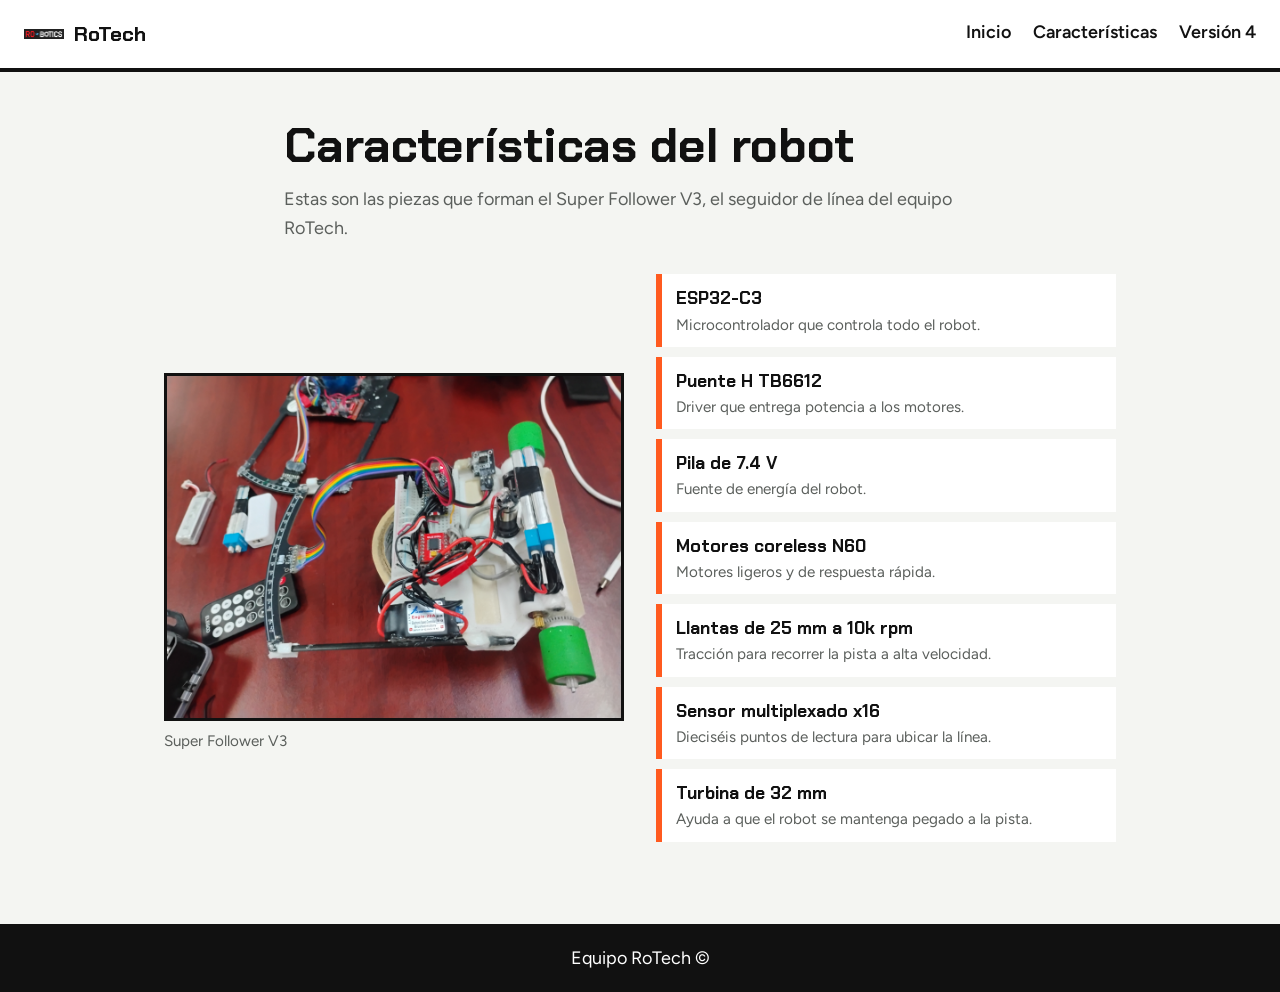
==== caracteristicas.html @ 3a18429e "Web Page V1 working" ====
<!DOCTYPE html>
<html lang="es">
<head>
  <meta charset="UTF-8">
  <meta name="viewport" content="width=device-width, initial-scale=1">
  <title>Características | Super Follower V3</title>
  <link rel="preconnect" href="https://fonts.googleapis.com">
  <link rel="preconnect" href="https://fonts.gstatic.com" crossorigin>
  <link href="https://fonts.googleapis.com/css2?family=Chakra+Petch:wght@600;700&family=Figtree:wght@400;600&display=swap" rel="stylesheet">
  <link rel="stylesheet" href="estilos.css">
</head>
<body>

  <header class="cabecera">
    <a class="marca" href="index.html">
      <img src="imagenes\logo2.png" alt="Logo pequeño de RoTech" class="logo-pequeno">
      <span>RoTech</span>
    </a>
    <button class="menu-boton" id="menuBoton" aria-label="Abrir menú" aria-expanded="false">Menú</button>
    <nav class="menu" id="menu">
      <a href="index.html">Inicio</a>
      <a href="caracteristicas.html">Características</a>
      <a href="version4.html">Versión 4</a>
    </nav>
  </header>

  <main>
    <section class="bloque encabezado-pagina">
      <h1>Características del robot</h1>
      <p>
        Estas son las piezas que forman el Super Follower V3, el seguidor de línea
        del equipo RoTech.
      </p>
    </section>

    <section class="dos-columnas">
      <figure class="figura">
        <img src="imagenes\robot.png" alt="Foto del robot Super Follower V3">
        <figcaption>Super Follower V3</figcaption>
      </figure>

      <ul class="lista-specs" id="listaSpecs">
        <li><strong>ESP32-C3</strong><span>Microcontrolador que controla todo el robot.</span></li>
        <li><strong>Puente H TB6612</strong><span>Driver que entrega potencia a los motores.</span></li>
        <li><strong>Pila de 7.4 V</strong><span>Fuente de energía del robot.</span></li>
        <li><strong>Motores coreless N60</strong><span>Motores ligeros y de respuesta rápida.</span></li>
        <li><strong>Llantas de 25 mm a 10k rpm</strong><span>Tracción para recorrer la pista a alta velocidad.</span></li>
        <li><strong>Sensor multiplexado x16</strong><span>Dieciséis puntos de lectura para ubicar la línea.</span></li>
        <li><strong>Turbina de 32 mm</strong><span>Ayuda a que el robot se mantenga pegado a la pista.</span></li>
      </ul>
    </section>
  </main>

  <footer class="pie">
    <p>Equipo RoTech &copy; <span id="anio"></span></p>
  </footer>

  <script src="js/script.js"></script>
</body>
</html>
---- estilos.css ----
/* ====== Variables ====== */
:root {
  --papel: #f4f5f2;
  --tinta: #111111;
  --gris: #5b5f5c;
  --borde: #d6d9d4;
  --acento: #ff5a1f;
  --blanco: #ffffff;
}

* { box-sizing: border-box; }

body {
  margin: 0;
  background: var(--papel);
  color: var(--tinta);
  font-family: "Figtree", system-ui, sans-serif;
  font-size: 18px;
  line-height: 1.6;
}

img { max-width: 100%; display: block; }

h1, h2 {
  font-family: "Chakra Petch", system-ui, sans-serif;
  line-height: 1.1;
  margin: 0 0 12px;
}

a:focus-visible, button:focus-visible {
  outline: 3px solid var(--acento);
  outline-offset: 3px;
}

/* ====== Cabecera ====== */
.cabecera {
  display: flex;
  align-items: center;
  justify-content: space-between;
  flex-wrap: wrap;
  gap: 12px;
  padding: 14px 24px;
  background: var(--blanco);
  border-bottom: 4px solid var(--tinta);
}

.marca {
  display: flex;
  align-items: center;
  gap: 10px;
  color: var(--tinta);
  text-decoration: none;
  font-family: "Chakra Petch", sans-serif;
  font-weight: 700;
  font-size: 1.3rem;
}

.logo-pequeno { width: 40px; height: 40px; object-fit: contain; }

.menu { display: flex; gap: 22px; }

.menu a {
  color: var(--tinta);
  text-decoration: none;
  font-weight: 600;
  padding: 4px 0;
  border-bottom: 3px solid transparent;
}

.menu a:hover,
.menu a.activo { border-bottom-color: var(--acento); }

.menu-boton {
  display: none;
  background: var(--tinta);
  color: var(--blanco);
  border: 0;
  padding: 8px 16px;
  font: inherit;
  font-weight: 600;
  cursor: pointer;
}

/* ====== Portada ====== */
.portada {
  max-width: 760px;
  margin: 0 auto;
  padding: 56px 24px 32px;
  text-align: center;
}

.logo-grande {
  width: min(280px, 70%);
  margin: 0 auto 24px;
  object-fit: contain;
}

.portada h1 { font-size: clamp(2.4rem, 8vw, 4rem); }

.descripcion { color: var(--gris); font-size: 1.2rem; margin: 0 0 20px; }

.nombre-robot {
  display: inline-block;
  background: var(--tinta);
  color: var(--blanco);
  padding: 8px 20px;
  font-size: clamp(1.5rem, 5vw, 2.2rem);
}

/* Pista: línea negra con el robot avanzando despacio */
.pista {
  position: relative;
  height: 28px;
  margin: 40px auto 8px;
  max-width: 560px;
}

.linea {
  position: absolute;
  top: 12px;
  left: 0;
  right: 0;
  height: 6px;
  background: var(--tinta);
}

.robot-punto {
  position: absolute;
  top: 3px;
  left: 0;
  width: 24px;
  height: 24px;
  background: var(--acento);
  border: 3px solid var(--tinta);
  border-radius: 6px;
  animation: avanzar 9s ease-in-out infinite alternate;
}

@keyframes avanzar {
  from { left: 0; }
  to   { left: calc(100% - 24px); }
}

.lema {
  font-family: "Chakra Petch", sans-serif;
  font-weight: 600;
  font-size: 1.4rem;
  margin: 0;
}

/* ====== Bloques de texto ====== */
.bloque {
  max-width: 760px;
  margin: 0 auto;
  padding: 32px 24px;
}

.bloque h2 { font-size: 1.8rem; }

.encabezado-pagina { padding-top: 48px; padding-bottom: 8px; }
.encabezado-pagina h1 { font-size: clamp(2rem, 7vw, 3rem); }
.encabezado-pagina p { color: var(--gris); margin: 0; }

.botones { display: flex; flex-wrap: wrap; gap: 12px; margin-top: 24px; }

.boton {
  display: inline-block;
  background: var(--acento);
  color: var(--tinta);
  border: 3px solid var(--tinta);
  padding: 10px 20px;
  font-weight: 600;
  text-decoration: none;
  transition: transform 0.15s;
}

.boton:hover { transform: translateY(-2px); }

.boton-claro { background: var(--blanco); }

/* ====== Páginas 2 y 3 ====== */
.dos-columnas {
  max-width: 1000px;
  margin: 0 auto;
  padding: 24px;
  display: grid;
  grid-template-columns: 1fr 1fr;
  gap: 32px;
  align-items: center;
}

.figura { margin: 0; }

.figura img {
  width: 100%;
  background: var(--blanco);
  border: 3px solid var(--tinta);
  object-fit: contain;
}

.figura figcaption {
  margin-top: 8px;
  color: var(--gris);
  font-size: 0.95rem;
}

/* Imagen que no se encontró (la pone el JS) */
.img-faltante {
  min-height: 200px;
  background: var(--blanco);
  border: 3px dashed var(--gris);
  display: flex;
  align-items: center;
  justify-content: center;
  text-align: center;
  padding: 16px;
  color: var(--gris);
  font-size: 0.9rem;
}

.lista-specs { list-style: none; margin: 0; padding: 0; }

.lista-specs li {
  background: var(--blanco);
  border-left: 6px solid var(--acento);
  padding: 10px 14px;
  margin-bottom: 10px;
  display: flex;
  flex-direction: column;
}

.lista-specs strong { font-family: "Chakra Petch", sans-serif; font-size: 1.1rem; }
.lista-specs span { color: var(--gris); font-size: 0.95rem; }

/* Aparición una por una (la activa el JS) */
.lista-specs li.oculto { opacity: 0; transform: translateX(-16px); }
.lista-specs li { transition: opacity 0.4s, transform 0.4s; }

.texto-version h2 { font-size: 1.8rem; }

/* ====== Pie ====== */
.pie {
  margin-top: 48px;
  padding: 20px;
  text-align: center;
  background: var(--tinta);
  color: var(--blanco);
}

.pie p { margin: 0; }

/* ====== Celular ====== */
@media (max-width: 760px) {
  .menu-boton { display: block; }
  .menu {
    display: none;
    width: 100%;
    flex-direction: column;
    gap: 10px;
  }
  .menu.abierto { display: flex; }
  .dos-columnas { grid-template-columns: 1fr; }
}

@media (prefers-reduced-motion: reduce) {
  .robot-punto { animation: none; left: 50%; }
  .lista-specs li { transition: none; }
}
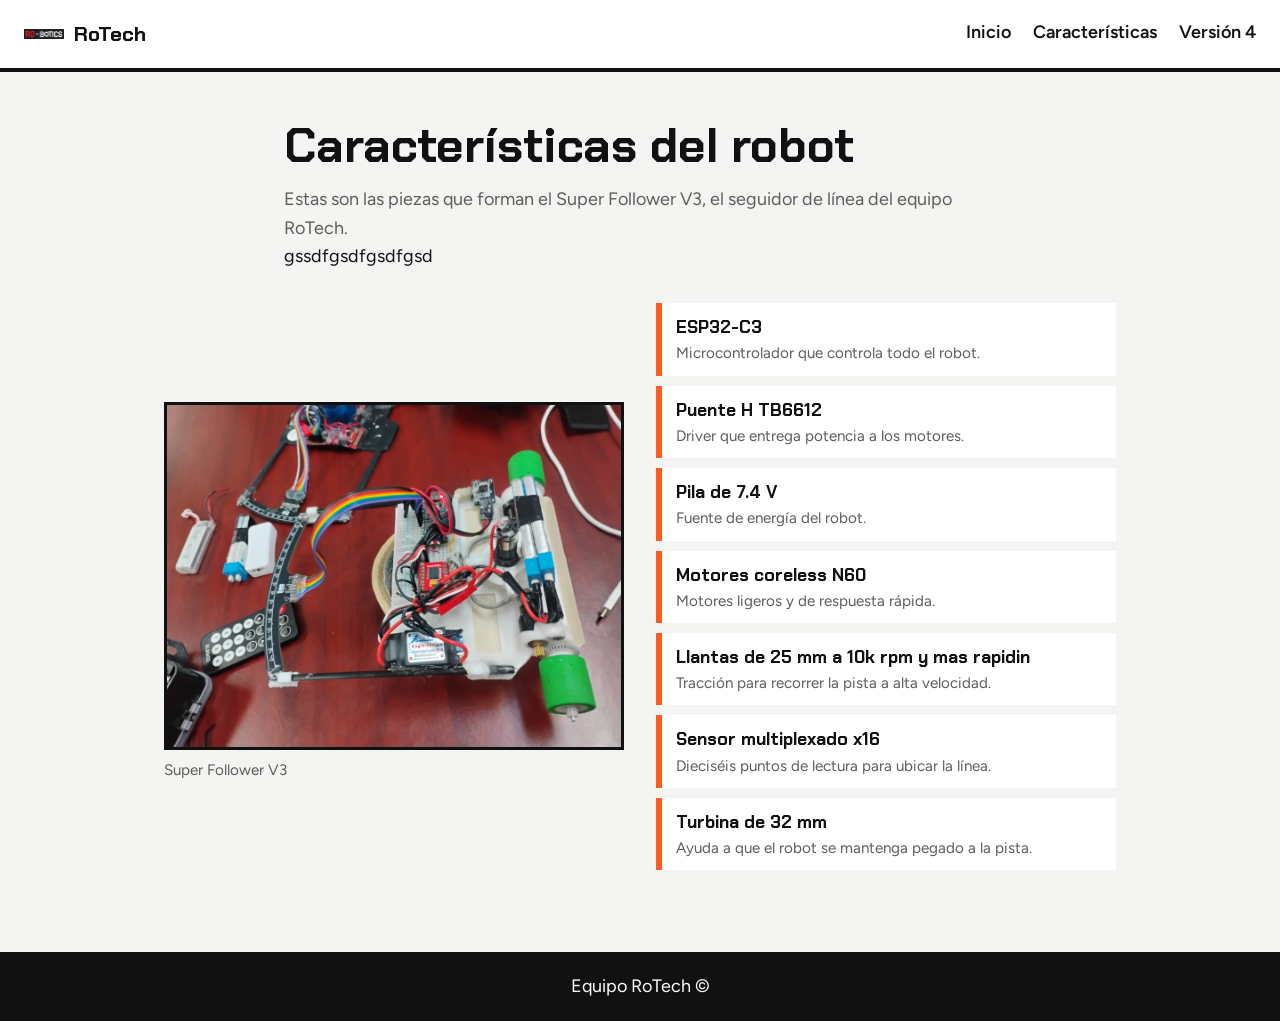
==== commit 40dd79af: "Update caracteristicas.html" ====
--- a/caracteristicas.html
+++ b/caracteristicas.html
@@ -30,7 +30,7 @@
       <p>
         Estas son las piezas que forman el Super Follower V3, el seguidor de línea
         del equipo RoTech.
-      </p>
+      </p>gssdfgsdfgsdfgsd
     </section>
 
     <section class="dos-columnas">
@@ -44,7 +44,7 @@
         <li><strong>Puente H TB6612</strong><span>Driver que entrega potencia a los motores.</span></li>
         <li><strong>Pila de 7.4 V</strong><span>Fuente de energía del robot.</span></li>
         <li><strong>Motores coreless N60</strong><span>Motores ligeros y de respuesta rápida.</span></li>
-        <li><strong>Llantas de 25 mm a 10k rpm</strong><span>Tracción para recorrer la pista a alta velocidad.</span></li>
+        <li><strong>Llantas de 25 mm a 10k rpm y mas rapidin </strong><span>Tracción para recorrer la pista a alta velocidad.</span></li>
         <li><strong>Sensor multiplexado x16</strong><span>Dieciséis puntos de lectura para ubicar la línea.</span></li>
         <li><strong>Turbina de 32 mm</strong><span>Ayuda a que el robot se mantenga pegado a la pista.</span></li>
       </ul>
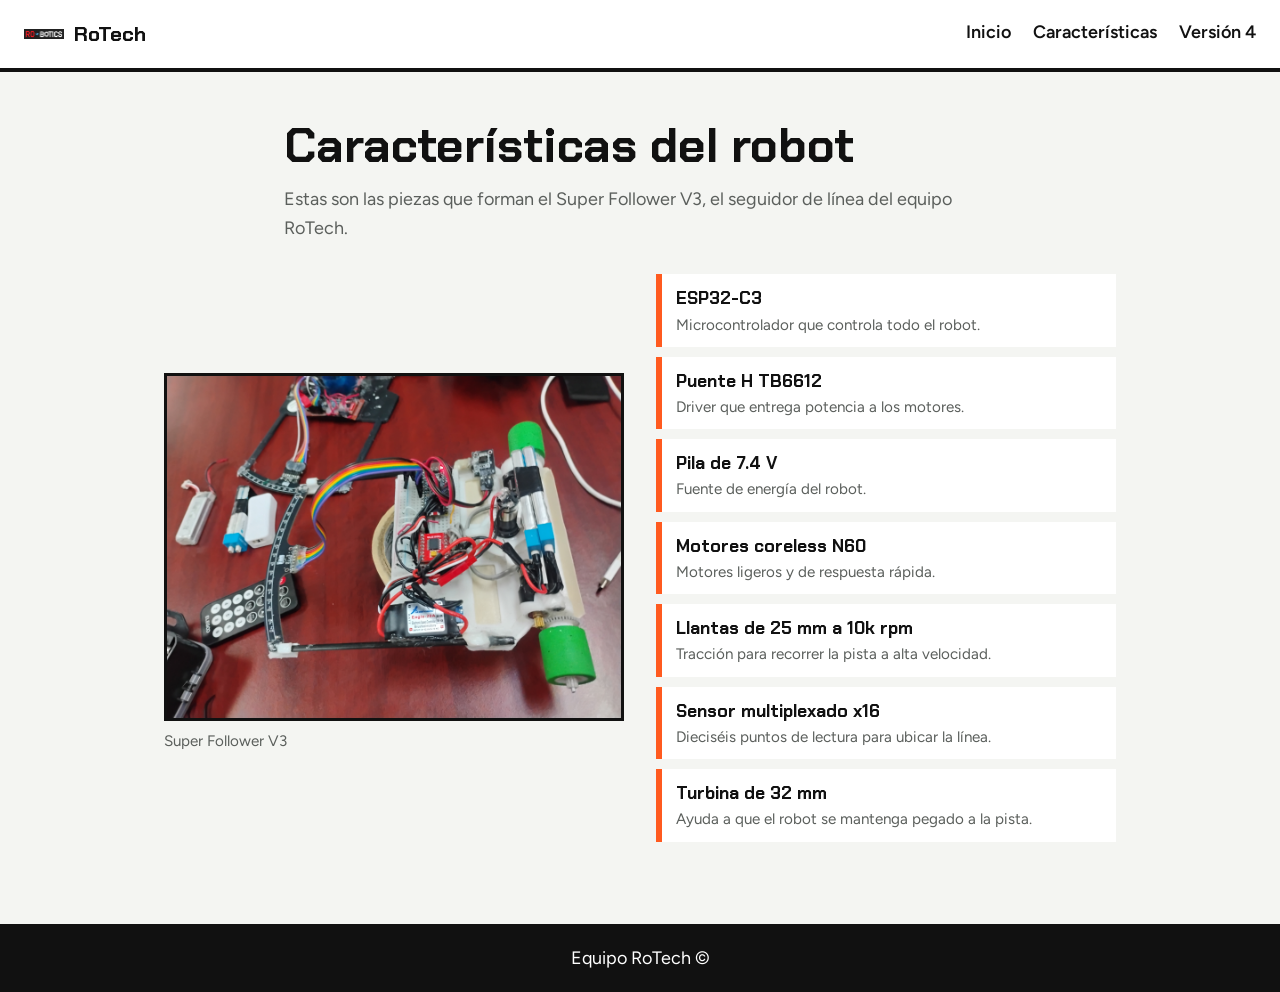
==== commit d7ed6558: "Update caracteristicas.html" ====
--- a/caracteristicas.html
+++ b/caracteristicas.html
@@ -30,7 +30,7 @@
       <p>
         Estas son las piezas que forman el Super Follower V3, el seguidor de línea
         del equipo RoTech.
-      </p>gssdfgsdfgsdfgsd
+      </p>
     </section>
 
     <section class="dos-columnas">
@@ -44,7 +44,7 @@
         <li><strong>Puente H TB6612</strong><span>Driver que entrega potencia a los motores.</span></li>
         <li><strong>Pila de 7.4 V</strong><span>Fuente de energía del robot.</span></li>
         <li><strong>Motores coreless N60</strong><span>Motores ligeros y de respuesta rápida.</span></li>
-        <li><strong>Llantas de 25 mm a 10k rpm y mas rapidin </strong><span>Tracción para recorrer la pista a alta velocidad.</span></li>
+        <li><strong>Llantas de 25 mm a 10k rpm </strong><span>Tracción para recorrer la pista a alta velocidad.</span></li>
         <li><strong>Sensor multiplexado x16</strong><span>Dieciséis puntos de lectura para ubicar la línea.</span></li>
         <li><strong>Turbina de 32 mm</strong><span>Ayuda a que el robot se mantenga pegado a la pista.</span></li>
       </ul>
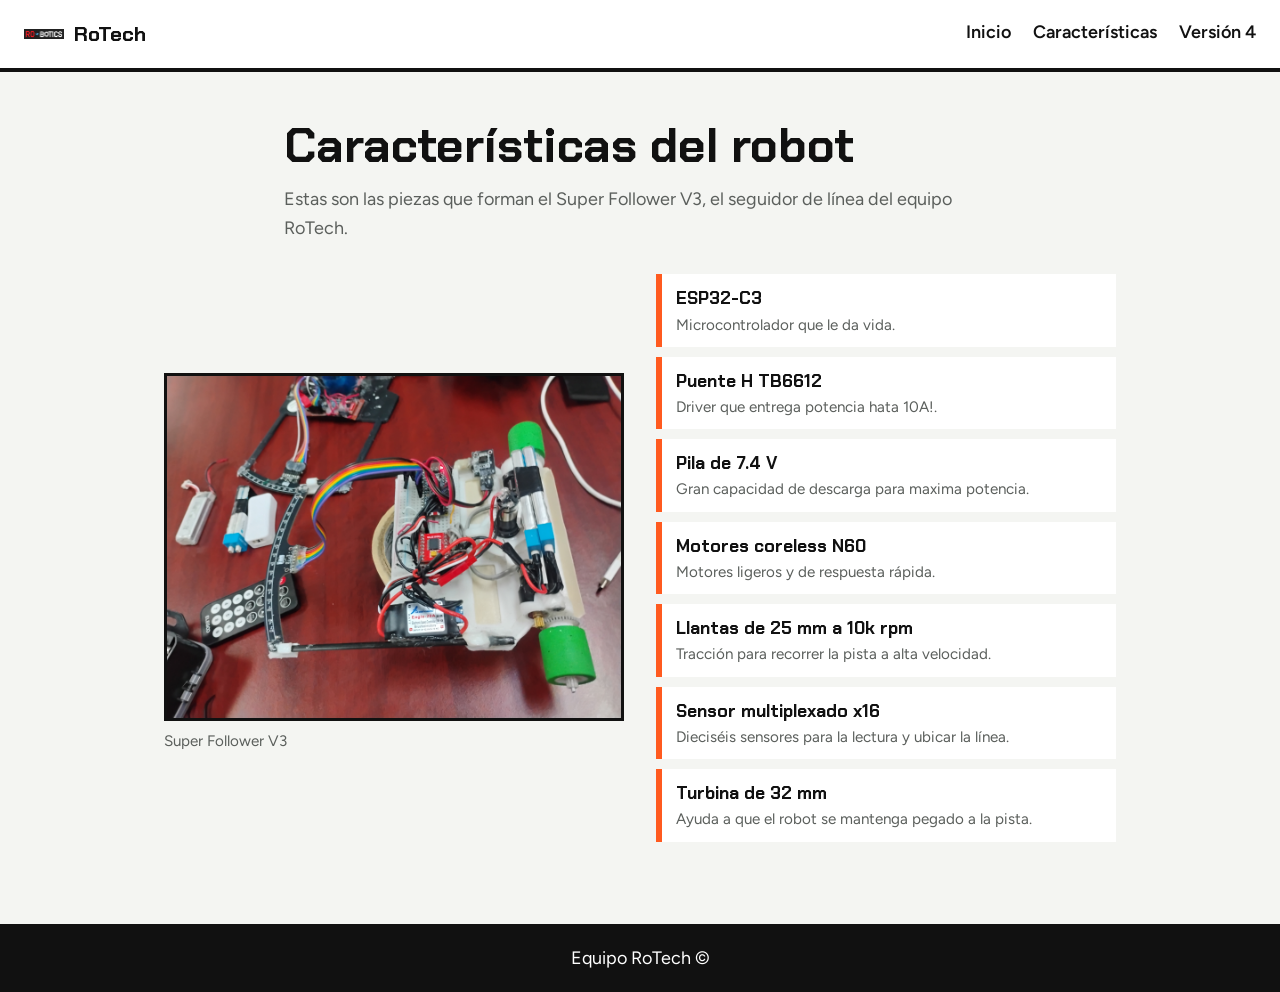
==== commit 21a04594: "Update caracteristicas.html" ====
--- a/caracteristicas.html
+++ b/caracteristicas.html
@@ -40,12 +40,12 @@
       </figure>
 
       <ul class="lista-specs" id="listaSpecs">
-        <li><strong>ESP32-C3</strong><span>Microcontrolador que controla todo el robot.</span></li>
-        <li><strong>Puente H TB6612</strong><span>Driver que entrega potencia a los motores.</span></li>
-        <li><strong>Pila de 7.4 V</strong><span>Fuente de energía del robot.</span></li>
+        <li><strong>ESP32-C3</strong><span>Microcontrolador que le da vida.</span></li>
+        <li><strong>Puente H TB6612</strong><span>Driver que entrega potencia hata 10A!.</span></li>
+        <li><strong>Pila de 7.4 V</strong><span>Gran capacidad de descarga para maxima potencia.</span></li>
         <li><strong>Motores coreless N60</strong><span>Motores ligeros y de respuesta rápida.</span></li>
         <li><strong>Llantas de 25 mm a 10k rpm </strong><span>Tracción para recorrer la pista a alta velocidad.</span></li>
-        <li><strong>Sensor multiplexado x16</strong><span>Dieciséis puntos de lectura para ubicar la línea.</span></li>
+        <li><strong>Sensor multiplexado x16</strong><span>Dieciséis sensores para la lectura y ubicar la línea.</span></li>
         <li><strong>Turbina de 32 mm</strong><span>Ayuda a que el robot se mantenga pegado a la pista.</span></li>
       </ul>
     </section>
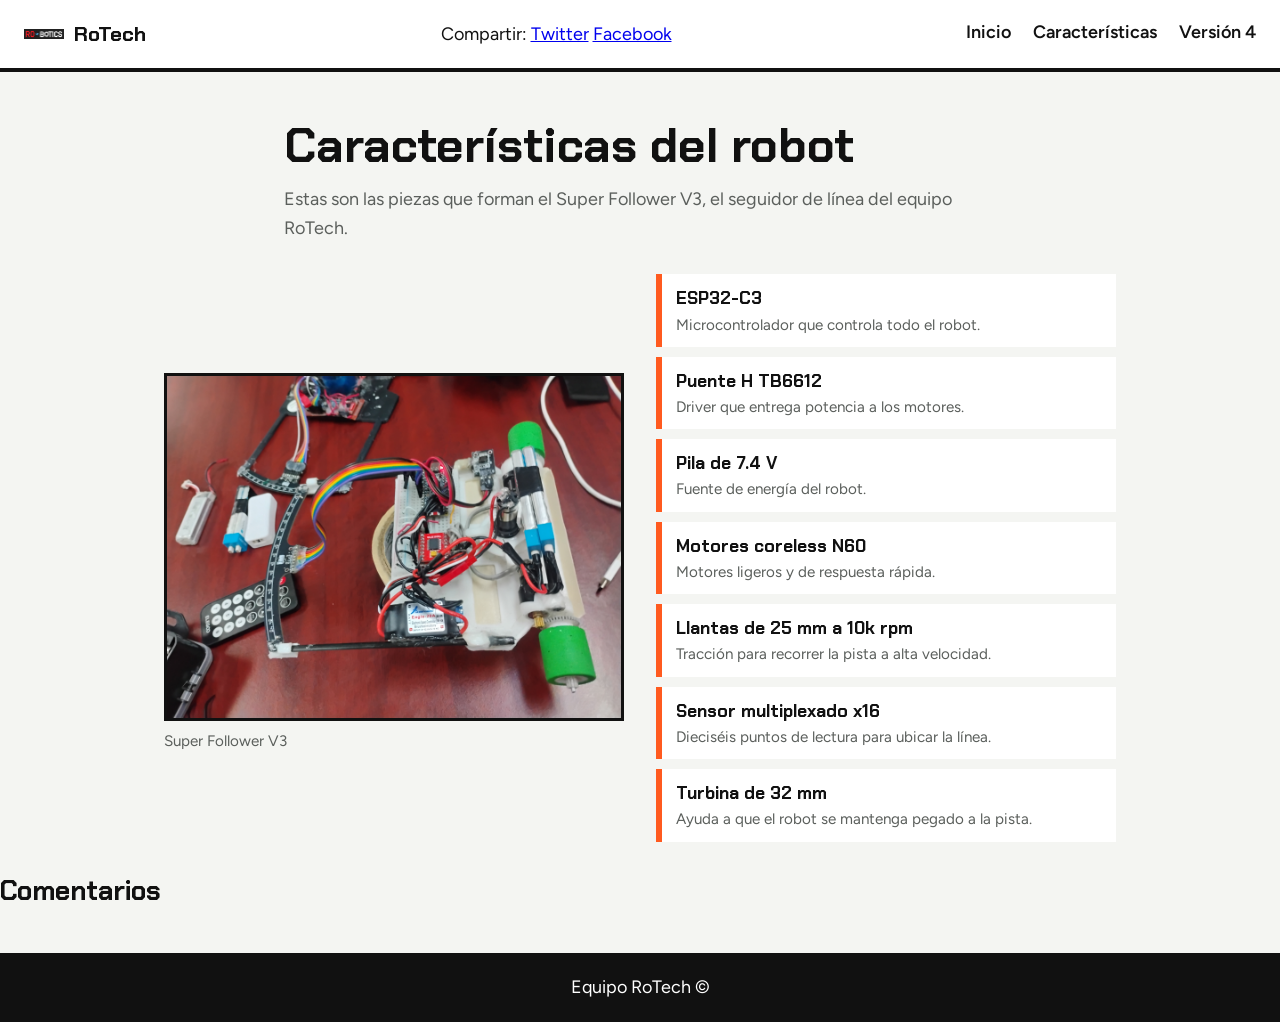
==== commit 81e247d8: "Update caracteristicas.html" ====
--- a/caracteristicas.html
+++ b/caracteristicas.html
@@ -13,9 +13,14 @@
 
   <header class="cabecera">
     <a class="marca" href="index.html">
-      <img src="imagenes\logo2.png" alt="Logo pequeño de RoTech" class="logo-pequeno">
+      <img src="imagenes/logo2.png" alt="Logo pequeño de RoTech" class="logo-pequeno">
       <span>RoTech</span>
     </a>
+    <div class="right compartir">
+      <span>Compartir:</span>
+      <a class="red" id="compartirTwitter" href="https://twitter.com/intent/tweet" target="_blank" rel="noopener">Twitter</a>
+      <a class="red" id="compartirFacebook" href="https://www.facebook.com/sharer/sharer.php" target="_blank" rel="noopener">Facebook</a>
+    </div>
     <button class="menu-boton" id="menuBoton" aria-label="Abrir menú" aria-expanded="false">Menú</button>
     <nav class="menu" id="menu">
       <a href="index.html">Inicio</a>
@@ -25,30 +30,38 @@
   </header>
 
   <main>
-    <section class="bloque encabezado-pagina">
-      <h1>Características del robot</h1>
-      <p>
-        Estas son las piezas que forman el Super Follower V3, el seguidor de línea
-        del equipo RoTech.
-      </p>
-    </section>
+    <article>
+      <section class="bloque encabezado-pagina">
+        <h1>Características del robot</h1>
+        <p>
+          Estas son las piezas que forman el Super Follower V3, el seguidor de línea
+          del equipo RoTech.
+        </p>
+      </section>
 
-    <section class="dos-columnas">
-      <figure class="figura">
-        <img src="imagenes\robot.png" alt="Foto del robot Super Follower V3">
-        <figcaption>Super Follower V3</figcaption>
-      </figure>
+      <section class="dos-columnas">
+        <figure class="figura">
+          <img src="imagenes/robot.png" alt="Foto del robot Super Follower V3">
+          <figcaption>Super Follower V3</figcaption>
+        </figure>
 
-      <ul class="lista-specs" id="listaSpecs">
-        <li><strong>ESP32-C3</strong><span>Microcontrolador que le da vida.</span></li>
-        <li><strong>Puente H TB6612</strong><span>Driver que entrega potencia hata 10A!.</span></li>
-        <li><strong>Pila de 7.4 V</strong><span>Gran capacidad de descarga para maxima potencia.</span></li>
-        <li><strong>Motores coreless N60</strong><span>Motores ligeros y de respuesta rápida.</span></li>
-        <li><strong>Llantas de 25 mm a 10k rpm </strong><span>Tracción para recorrer la pista a alta velocidad.</span></li>
-        <li><strong>Sensor multiplexado x16</strong><span>Dieciséis sensores para la lectura y ubicar la línea.</span></li>
-        <li><strong>Turbina de 32 mm</strong><span>Ayuda a que el robot se mantenga pegado a la pista.</span></li>
-      </ul>
-    </section>
+        <ul class="lista-specs" id="listaSpecs">
+          <li><strong>ESP32-C3</strong><span>Microcontrolador que controla todo el robot.</span></li>
+          <li><strong>Puente H TB6612</strong><span>Driver que entrega potencia a los motores.</span></li>
+          <li><strong>Pila de 7.4 V</strong><span>Fuente de energía del robot.</span></li>
+          <li><strong>Motores coreless N60</strong><span>Motores ligeros y de respuesta rápida.</span></li>
+          <li><strong>Llantas de 25 mm a 10k rpm</strong><span>Tracción para recorrer la pista a alta velocidad.</span></li>
+          <li><strong>Sensor multiplexado x16</strong><span>Dieciséis puntos de lectura para ubicar la línea.</span></li>
+          <li><strong>Turbina de 32 mm</strong><span>Ayuda a que el robot se mantenga pegado a la pista.</span></li>
+        </ul>
+      </section>
+    </article>
+
+    <aside class="comentarios">
+      <h2>Comentarios</h2>
+      <div id="disqus_thread"></div>
+      <noscript>Activa JavaScript para ver los comentarios.</noscript>
+    </aside>
   </main>
 
   <footer class="pie">
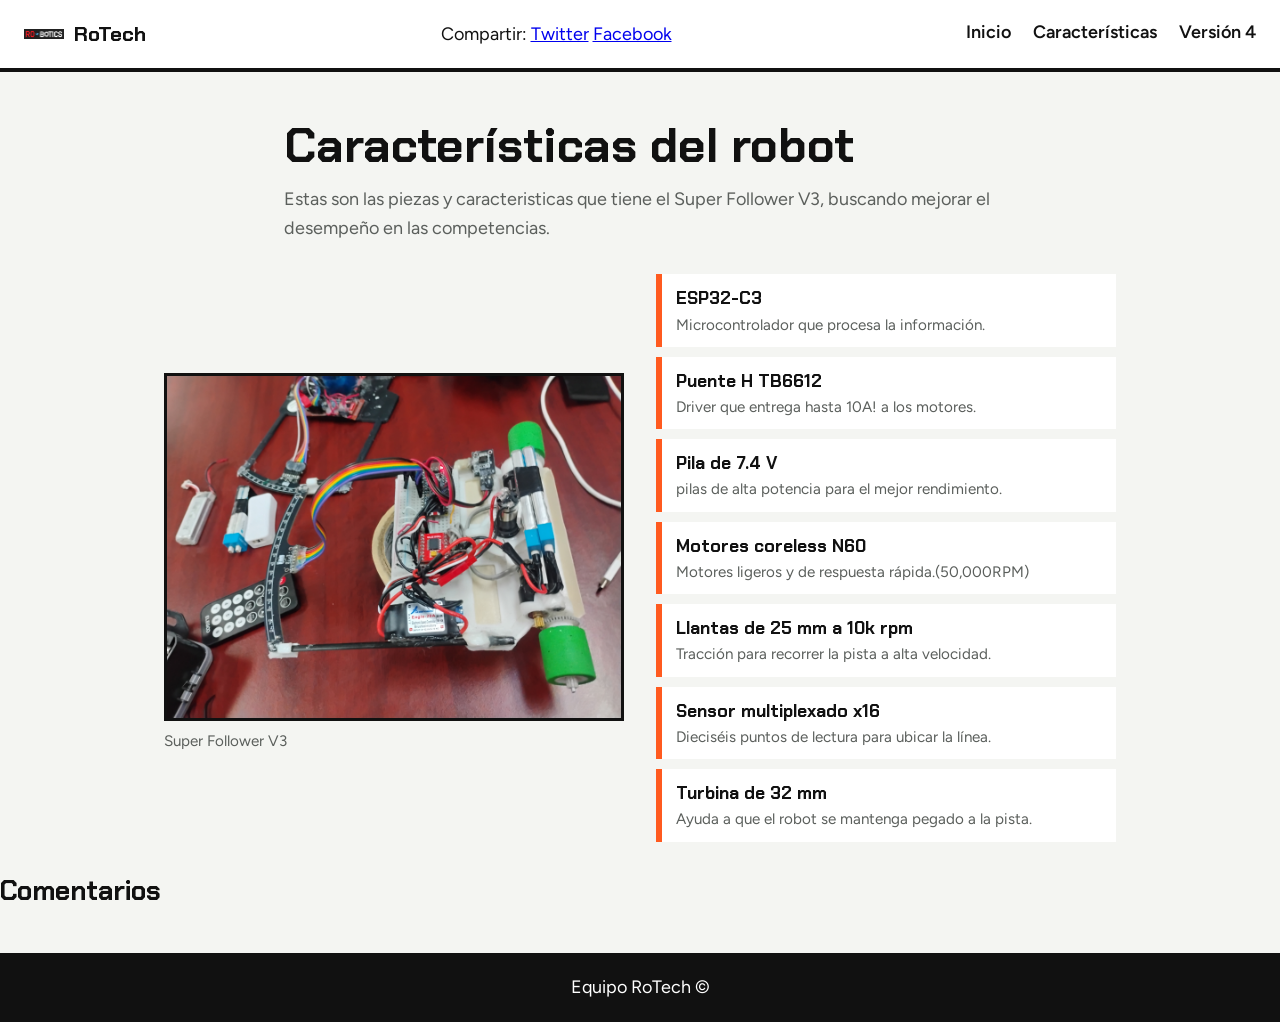
==== commit c2568b41: "Update caracteristicas.html" ====
--- a/caracteristicas.html
+++ b/caracteristicas.html
@@ -34,8 +34,8 @@
       <section class="bloque encabezado-pagina">
         <h1>Características del robot</h1>
         <p>
-          Estas son las piezas que forman el Super Follower V3, el seguidor de línea
-          del equipo RoTech.
+          Estas son las piezas y caracteristicas que tiene el Super Follower V3, buscando
+          mejorar el desempeño en las competencias.
         </p>
       </section>
 
@@ -46,10 +46,10 @@
         </figure>
 
         <ul class="lista-specs" id="listaSpecs">
-          <li><strong>ESP32-C3</strong><span>Microcontrolador que controla todo el robot.</span></li>
-          <li><strong>Puente H TB6612</strong><span>Driver que entrega potencia a los motores.</span></li>
-          <li><strong>Pila de 7.4 V</strong><span>Fuente de energía del robot.</span></li>
-          <li><strong>Motores coreless N60</strong><span>Motores ligeros y de respuesta rápida.</span></li>
+          <li><strong>ESP32-C3</strong><span>Microcontrolador que procesa la información.</span></li>
+          <li><strong>Puente H TB6612</strong><span>Driver que entrega hasta 10A! a los motores.</span></li>
+          <li><strong>Pila de 7.4 V</strong><span>pilas de alta potencia para el mejor rendimiento.</span></li>
+          <li><strong>Motores coreless N60</strong><span>Motores ligeros y de respuesta rápida.(50,000RPM) </span></li>
           <li><strong>Llantas de 25 mm a 10k rpm</strong><span>Tracción para recorrer la pista a alta velocidad.</span></li>
           <li><strong>Sensor multiplexado x16</strong><span>Dieciséis puntos de lectura para ubicar la línea.</span></li>
           <li><strong>Turbina de 32 mm</strong><span>Ayuda a que el robot se mantenga pegado a la pista.</span></li>
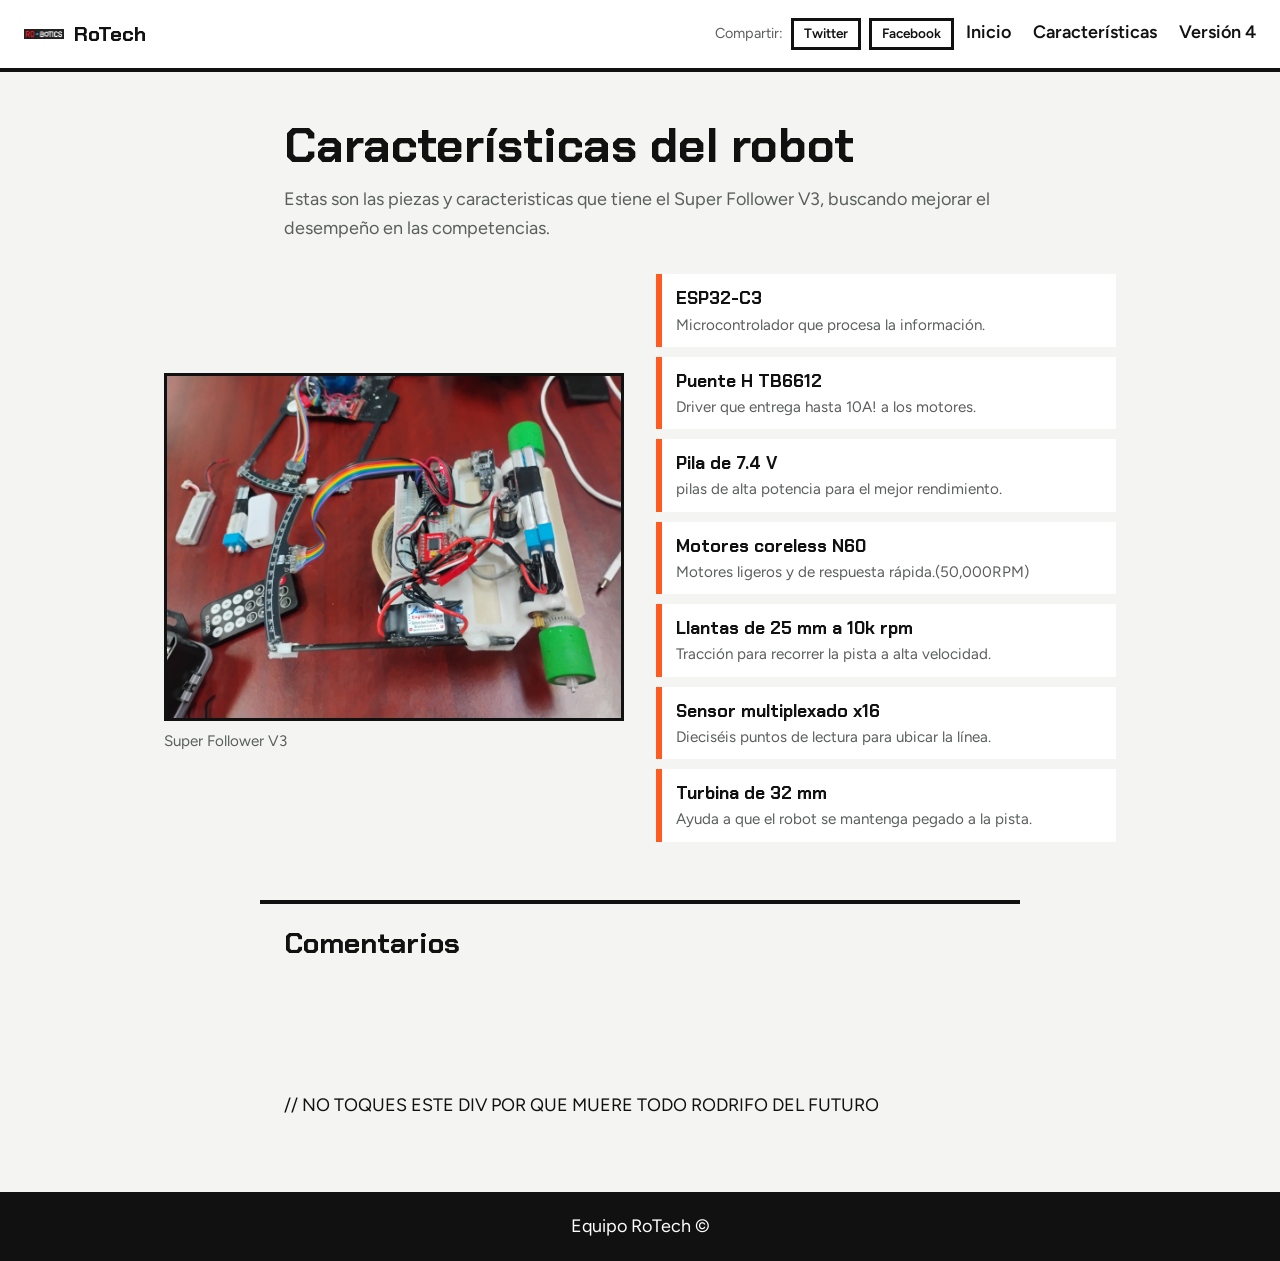
==== commit 5856b99f: "Update caracteristicas.html" ====
--- a/caracteristicas.html
+++ b/caracteristicas.html
@@ -59,7 +59,7 @@
 
     <aside class="comentarios">
       <h2>Comentarios</h2>
-      <div id="disqus_thread"></div>
+      <div id="disqus_thread"></div>// NO TOQUES ESTE DIV POR QUE MUERE TODO RODRIFO DEL FUTURO 
       <noscript>Activa JavaScript para ver los comentarios.</noscript>
     </aside>
   </main>
--- a/estilos.css
+++ b/estilos.css
@@ -238,7 +238,48 @@
 
 .texto-version h2 { font-size: 1.8rem; }
 
-/* ====== Pie ====== */
+/* ====== Botones de compartir (Twitter / Facebook) ====== */
+.right {
+  margin-left: auto;
+  display: flex;
+  align-items: center;
+  gap: 8px;
+}
+
+.compartir span {
+  color: var(--gris);
+  font-size: 0.9rem;
+}
+
+.compartir .red {
+  background: var(--blanco);
+  color: var(--tinta);
+  border: 3px solid var(--tinta);
+  padding: 2px 10px;
+  font-size: 0.85rem;
+  font-weight: 600;
+  text-decoration: none;
+  transition: background 0.15s, transform 0.15s;
+}
+
+.compartir .red:hover {
+  background: var(--acento);
+  transform: translateY(-2px);
+}
+
+/* ====== Comentarios (Disqus) ====== */
+.comentarios {
+  max-width: 760px;
+  margin: 24px auto 0;
+  padding: 24px;
+  border-top: 4px solid var(--tinta);
+}
+
+.comentarios h2 { font-size: 1.8rem; }
+
+#disqus_thread { min-height: 120px; color: var(--gris); }
+
+
 .pie {
   margin-top: 48px;
   padding: 20px;
@@ -260,9 +301,10 @@
   }
   .menu.abierto { display: flex; }
   .dos-columnas { grid-template-columns: 1fr; }
+  .compartir span { display: none; }
 }
 
 @media (prefers-reduced-motion: reduce) {
   .robot-punto { animation: none; left: 50%; }
   .lista-specs li { transition: none; }
-}
+}
